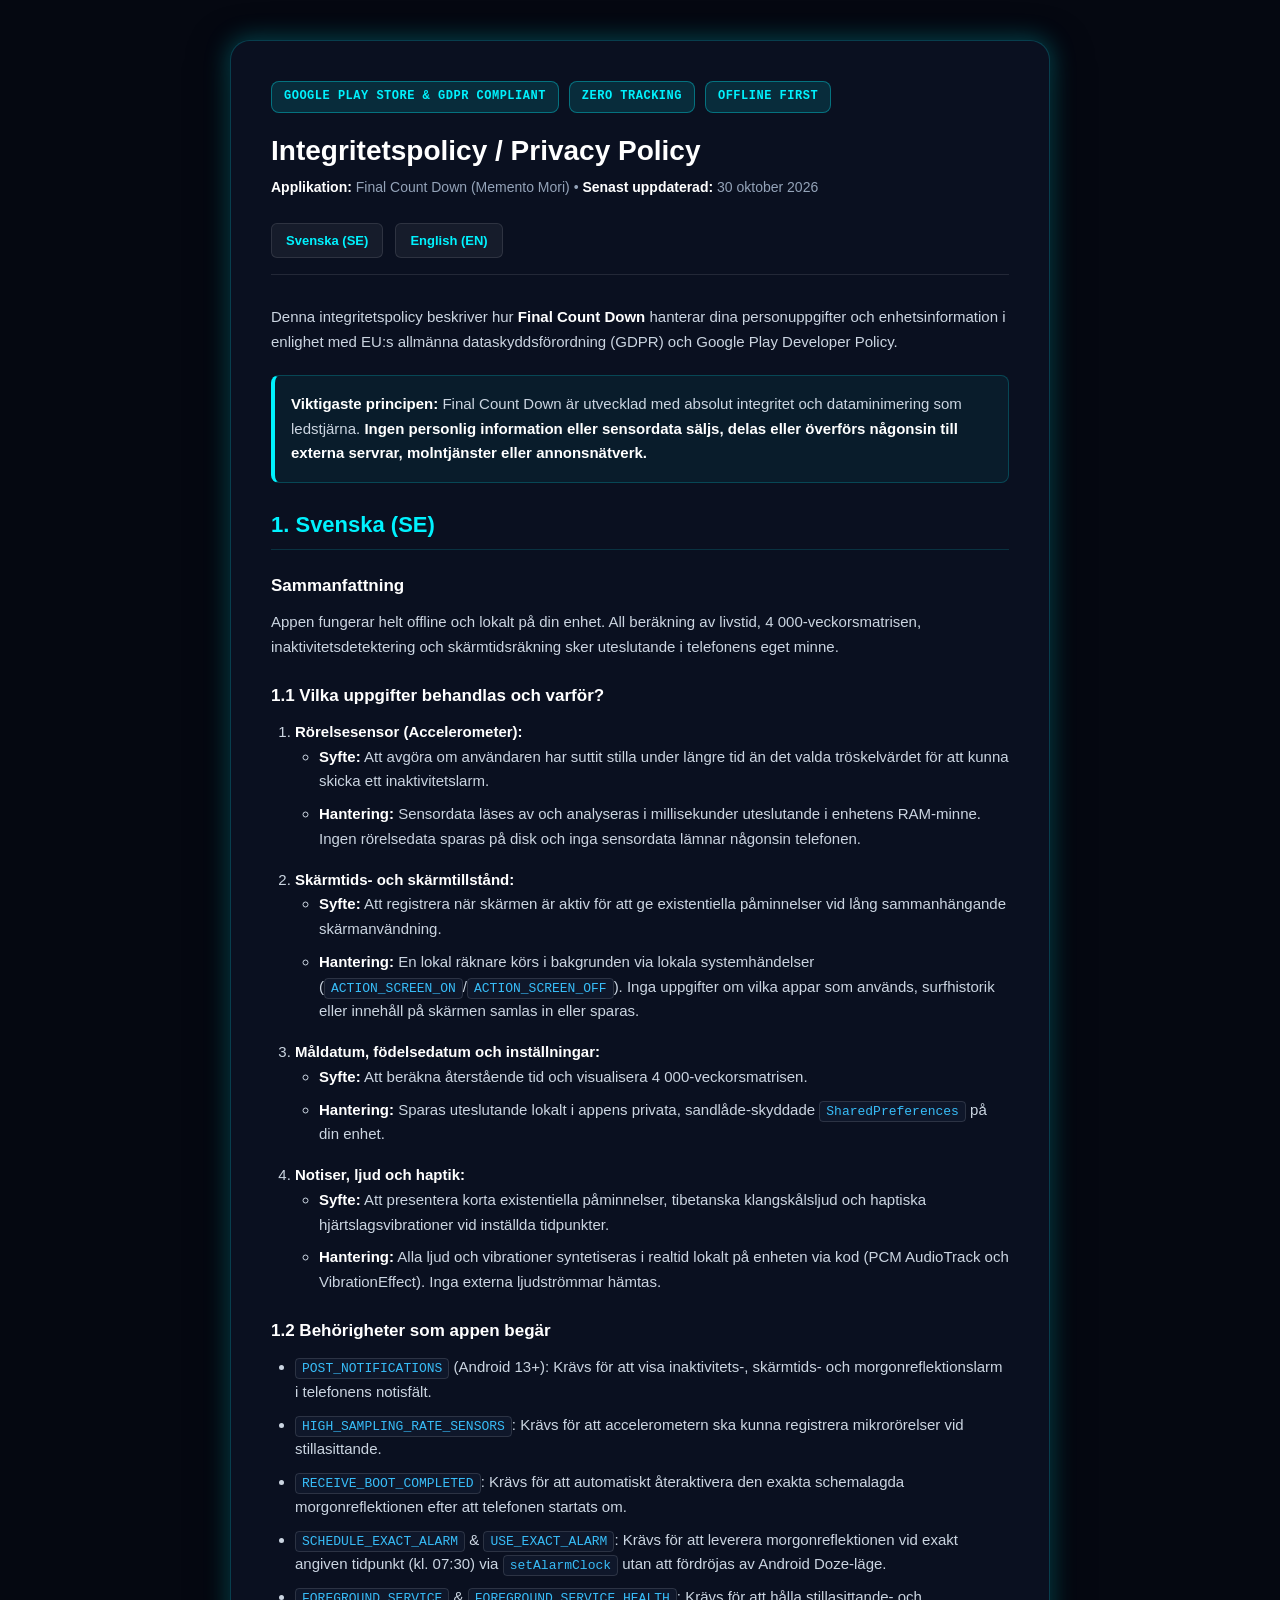
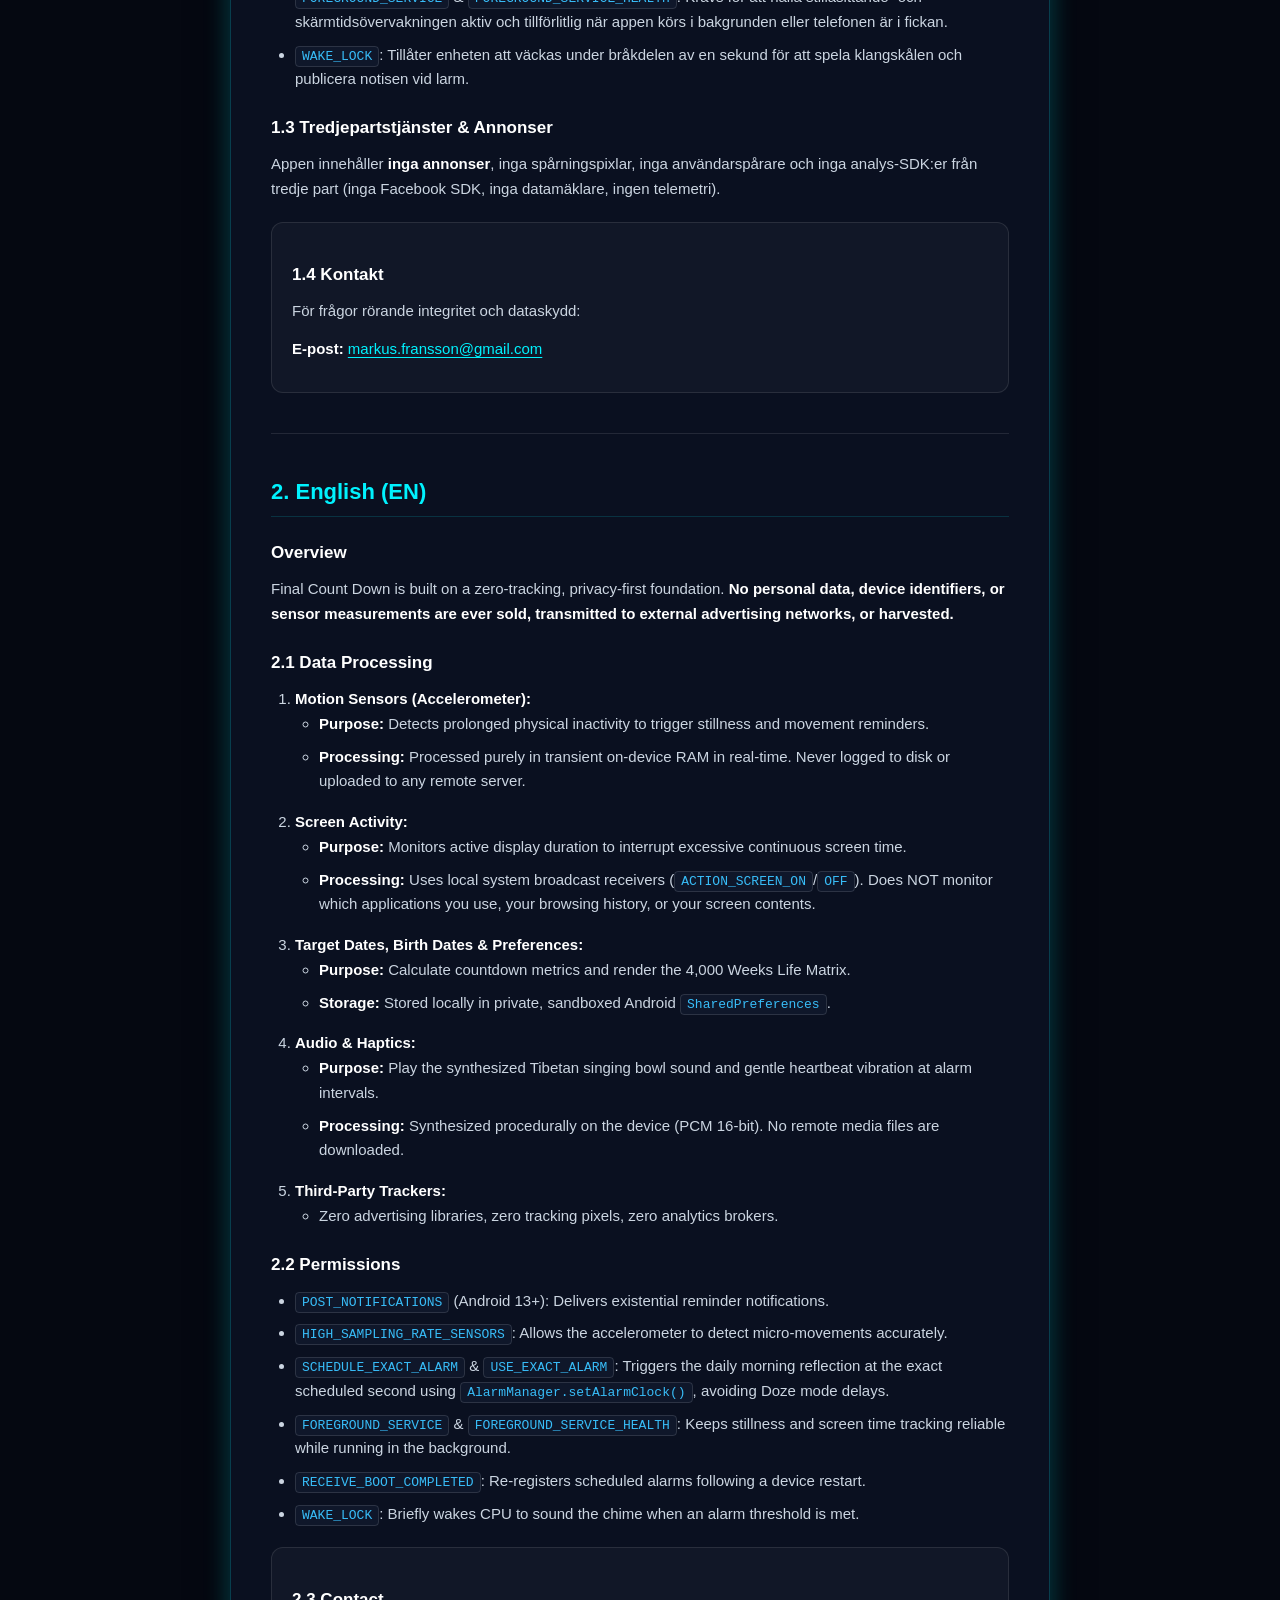
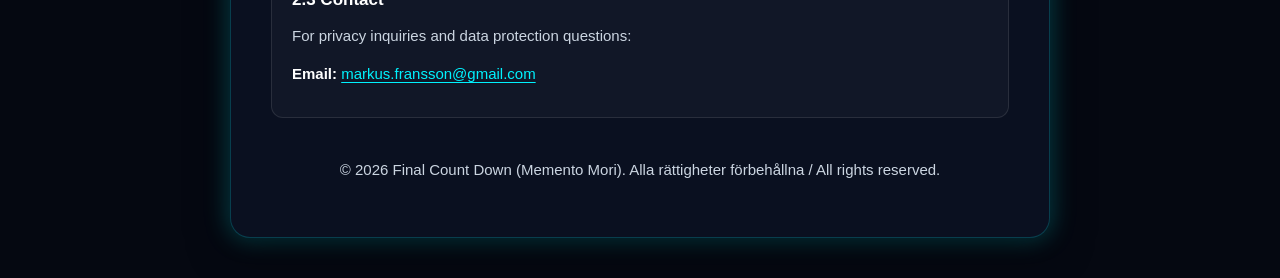
==== PRIVACY_POLICY_final_countdown.html @ 2bb57d98 "Add files via upload" ====
<!DOCTYPE html>
<html lang="sv">
<head>
  <meta charset="UTF-8">
  <meta name="viewport" content="width=device-width, initial-scale=1.0">
  <title>Integritetspolicy / Privacy Policy — Final Count Down</title>
  <style>
    :root {
      --bg: #050811;
      --surface: #0a1020;
      --surface-border: rgba(0, 242, 254, 0.2);
      --accent: #00f2fe;
      --accent-glow: rgba(0, 242, 254, 0.35);
      --text-main: #f0fdfa;
      --text-muted: #94a3b8;
      --code-bg: #0f172a;
    }

    * {
      box-sizing: border-box;
      margin: 0;
      padding: 0;
    }

    body {
      font-family: -apple-system, BlinkMacSystemFont, "Segoe UI", Roboto, Helvetica, Arial, sans-serif;
      line-height: 1.65;
      background-color: var(--bg);
      color: var(--text-main);
      padding: 40px 20px;
    }

    .container {
      max-width: 820px;
      margin: 0 auto;
      background: var(--surface);
      border: 1px solid var(--surface-border);
      border-radius: 20px;
      padding: 40px;
      box-shadow: 0 10px 40px rgba(0, 0, 0, 0.5), 0 0 25px var(--accent-glow);
    }

    @media (max-width: 640px) {
      .container {
        padding: 24px 18px;
        border-radius: 14px;
      }
    }

    .badge-container {
      display: flex;
      gap: 10px;
      flex-wrap: wrap;
      margin-bottom: 20px;
    }

    .badge {
      display: inline-flex;
      align-items: center;
      background: rgba(0, 242, 254, 0.12);
      border: 1px solid rgba(0, 242, 254, 0.35);
      color: var(--accent);
      padding: 5px 12px;
      border-radius: 8px;
      font-size: 12px;
      font-family: ui-monospace, SFMono-Regular, Menlo, Monaco, Consolas, monospace;
      font-weight: 600;
      text-transform: uppercase;
      letter-spacing: 0.5px;
    }

    h1 {
      font-size: 28px;
      font-weight: 800;
      color: #ffffff;
      margin-bottom: 8px;
      line-height: 1.25;
    }

    .subtitle {
      font-size: 14px;
      color: var(--text-muted);
      margin-bottom: 24px;
    }

    .nav-links {
      display: flex;
      gap: 12px;
      margin-bottom: 30px;
      padding-bottom: 16px;
      border-bottom: 1px solid rgba(255, 255, 255, 0.1);
    }

    .nav-links a {
      color: var(--accent);
      text-decoration: none;
      font-size: 13px;
      font-weight: 600;
      padding: 6px 14px;
      border-radius: 6px;
      background: rgba(255, 255, 255, 0.05);
      border: 1px solid rgba(255, 255, 255, 0.1);
      transition: all 0.2s ease;
    }

    .nav-links a:hover {
      background: var(--accent);
      color: #000;
      border-color: var(--accent);
    }

    hr {
      border: 0;
      border-top: 1px solid rgba(255, 255, 255, 0.1);
      margin: 40px 0;
    }

    h2 {
      font-size: 22px;
      color: var(--accent);
      margin-top: 24px;
      margin-bottom: 16px;
      border-bottom: 1px solid rgba(0, 242, 254, 0.15);
      padding-bottom: 6px;
    }

    h3 {
      font-size: 17px;
      color: #ffffff;
      margin-top: 22px;
      margin-bottom: 10px;
    }

    p {
      margin-bottom: 14px;
      color: #cbd5e1;
      font-size: 15px;
    }

    strong {
      color: #ffffff;
    }

    ul, ol {
      padding-left: 24px;
      margin-bottom: 16px;
    }

    li {
      margin-bottom: 8px;
      color: #cbd5e1;
      font-size: 15px;
    }

    code {
      font-family: ui-monospace, SFMono-Regular, Menlo, Monaco, Consolas, monospace;
      background: var(--code-bg);
      border: 1px solid rgba(255, 255, 255, 0.12);
      color: #38bdf8;
      padding: 2px 6px;
      border-radius: 4px;
      font-size: 13px;
    }

    .highlight-card {
      background: rgba(0, 242, 254, 0.05);
      border: 1px solid rgba(0, 242, 254, 0.2);
      border-left: 4px solid var(--accent);
      padding: 16px;
      border-radius: 8px;
      margin: 20px 0;
    }

    .contact-box {
      background: rgba(255, 255, 255, 0.03);
      border: 1px solid rgba(255, 255, 255, 0.1);
      border-radius: 12px;
      padding: 16px 20px;
      margin-top: 20px;
    }

    a {
      color: var(--accent);
      text-decoration: underline;
      text-underline-offset: 3px;
    }

    a:hover {
      color: #ffffff;
    }

    footer {
      margin-top: 40px;
      text-align: center;
      font-size: 13px;
      color: var(--text-muted);
    }
  </style>
</head>
<body>
  <div class="container">
    <div class="badge-container">
      <span class="badge">Google Play Store & GDPR Compliant</span>
      <span class="badge">Zero Tracking</span>
      <span class="badge">Offline First</span>
    </div>

    <h1>Integritetspolicy / Privacy Policy</h1>
    <p class="subtitle"><strong>Applikation:</strong> Final Count Down (Memento Mori) &bull; <strong>Senast uppdaterad:</strong> 30 oktober 2026</p>

    <div class="nav-links">
      <a href="#svenska">Svenska (SE)</a>
      <a href="#english">English (EN)</a>
    </div>

    <p>Denna integritetspolicy beskriver hur <strong>Final Count Down</strong> hanterar dina personuppgifter och enhetsinformation i enlighet med EU:s allmänna dataskyddsförordning (GDPR) och Google Play Developer Policy.</p>

    <div class="highlight-card">
      <p style="margin: 0;"><strong>Viktigaste principen:</strong> Final Count Down är utvecklad med absolut integritet och dataminimering som ledstjärna. <strong>Ingen personlig information eller sensordata säljs, delas eller överförs någonsin till externa servrar, molntjänster eller annonsnätverk.</strong></p>
    </div>

    <!-- SEKTION 1: SVENSKA -->
    <section id="svenska">
      <h2>1. Svenska (SE)</h2>

      <h3>Sammanfattning</h3>
      <p>Appen fungerar helt offline och lokalt på din enhet. All beräkning av livstid, 4 000-veckorsmatrisen, inaktivitetsdetektering och skärmtidsräkning sker uteslutande i telefonens eget minne.</p>

      <h3>1.1 Vilka uppgifter behandlas och varför?</h3>
      <ol>
        <li>
          <strong>Rörelsesensor (Accelerometer):</strong>
          <ul>
            <li><strong>Syfte:</strong> Att avgöra om användaren har suttit stilla under längre tid än det valda tröskelvärdet för att kunna skicka ett inaktivitetslarm.</li>
            <li><strong>Hantering:</strong> Sensordata läses av och analyseras i millisekunder uteslutande i enhetens RAM-minne. Ingen rörelsedata sparas på disk och inga sensordata lämnar någonsin telefonen.</li>
          </ul>
        </li>
        <li>
          <strong>Skärmtids- och skärmtillstånd:</strong>
          <ul>
            <li><strong>Syfte:</strong> Att registrera när skärmen är aktiv för att ge existentiella påminnelser vid lång sammanhängande skärmanvändning.</li>
            <li><strong>Hantering:</strong> En lokal räknare körs i bakgrunden via lokala systemhändelser (<code>ACTION_SCREEN_ON</code>/<code>ACTION_SCREEN_OFF</code>). Inga uppgifter om vilka appar som används, surfhistorik eller innehåll på skärmen samlas in eller sparas.</li>
          </ul>
        </li>
        <li>
          <strong>Måldatum, födelsedatum och inställningar:</strong>
          <ul>
            <li><strong>Syfte:</strong> Att beräkna återstående tid och visualisera 4 000-veckorsmatrisen.</li>
            <li><strong>Hantering:</strong> Sparas uteslutande lokalt i appens privata, sandlåde-skyddade <code>SharedPreferences</code> på din enhet.</li>
          </ul>
        </li>
        <li>
          <strong>Notiser, ljud och haptik:</strong>
          <ul>
            <li><strong>Syfte:</strong> Att presentera korta existentiella påminnelser, tibetanska klangskålsljud och haptiska hjärtslagsvibrationer vid inställda tidpunkter.</li>
            <li><strong>Hantering:</strong> Alla ljud och vibrationer syntetiseras i realtid lokalt på enheten via kod (PCM AudioTrack och VibrationEffect). Inga externa ljudströmmar hämtas.</li>
          </ul>
        </li>
      </ol>

      <h3>1.2 Behörigheter som appen begär</h3>
      <ul>
        <li><code>POST_NOTIFICATIONS</code> (Android 13+): Krävs för att visa inaktivitets-, skärmtids- och morgonreflektionslarm i telefonens notisfält.</li>
        <li><code>HIGH_SAMPLING_RATE_SENSORS</code>: Krävs för att accelerometern ska kunna registrera mikrorörelser vid stillasittande.</li>
        <li><code>RECEIVE_BOOT_COMPLETED</code>: Krävs för att automatiskt återaktivera den exakta schemalagda morgonreflektionen efter att telefonen startats om.</li>
        <li><code>SCHEDULE_EXACT_ALARM</code> & <code>USE_EXACT_ALARM</code>: Krävs för att leverera morgonreflektionen vid exakt angiven tidpunkt (kl. 07:30) via <code>setAlarmClock</code> utan att fördröjas av Android Doze-läge.</li>
        <li><code>FOREGROUND_SERVICE</code> & <code>FOREGROUND_SERVICE_HEALTH</code>: Krävs för att hålla stillasittande- och skärmtidsövervakningen aktiv och tillförlitlig när appen körs i bakgrunden eller telefonen är i fickan.</li>
        <li><code>WAKE_LOCK</code>: Tillåter enheten att väckas under bråkdelen av en sekund för att spela klangskålen och publicera notisen vid larm.</li>
      </ul>

      <h3>1.3 Tredjepartstjänster & Annonser</h3>
      <p>Appen innehåller <strong>inga annonser</strong>, inga spårningspixlar, inga användarspårare och inga analys-SDK:er från tredje part (inga Facebook SDK, inga datamäklare, ingen telemetri).</p>

      <div class="contact-box">
        <h3>1.4 Kontakt</h3>
        <p>För frågor rörande integritet och dataskydd:</p>
        <p><strong>E-post:</strong> <a href="mailto:markus.fransson@gmail.com">markus.fransson@gmail.com</a></p>
      </div>
    </section>

    <hr>

    <!-- SEKTION 2: ENGLISH -->
    <section id="english">
      <h2>2. English (EN)</h2>

      <h3>Overview</h3>
      <p>Final Count Down is built on a zero-tracking, privacy-first foundation. <strong>No personal data, device identifiers, or sensor measurements are ever sold, transmitted to external advertising networks, or harvested.</strong></p>

      <h3>2.1 Data Processing</h3>
      <ol>
        <li>
          <strong>Motion Sensors (Accelerometer):</strong>
          <ul>
            <li><strong>Purpose:</strong> Detects prolonged physical inactivity to trigger stillness and movement reminders.</li>
            <li><strong>Processing:</strong> Processed purely in transient on-device RAM in real-time. Never logged to disk or uploaded to any remote server.</li>
          </ul>
        </li>
        <li>
          <strong>Screen Activity:</strong>
          <ul>
            <li><strong>Purpose:</strong> Monitors active display duration to interrupt excessive continuous screen time.</li>
            <li><strong>Processing:</strong> Uses local system broadcast receivers (<code>ACTION_SCREEN_ON</code>/<code>OFF</code>). Does NOT monitor which applications you use, your browsing history, or your screen contents.</li>
          </ul>
        </li>
        <li>
          <strong>Target Dates, Birth Dates & Preferences:</strong>
          <ul>
            <li><strong>Purpose:</strong> Calculate countdown metrics and render the 4,000 Weeks Life Matrix.</li>
            <li><strong>Storage:</strong> Stored locally in private, sandboxed Android <code>SharedPreferences</code>.</li>
          </ul>
        </li>
        <li>
          <strong>Audio & Haptics:</strong>
          <ul>
            <li><strong>Purpose:</strong> Play the synthesized Tibetan singing bowl sound and gentle heartbeat vibration at alarm intervals.</li>
            <li><strong>Processing:</strong> Synthesized procedurally on the device (PCM 16-bit). No remote media files are downloaded.</li>
          </ul>
        </li>
        <li>
          <strong>Third-Party Trackers:</strong>
          <ul>
            <li>Zero advertising libraries, zero tracking pixels, zero analytics brokers.</li>
          </ul>
        </li>
      </ol>

      <h3>2.2 Permissions</h3>
      <ul>
        <li><code>POST_NOTIFICATIONS</code> (Android 13+): Delivers existential reminder notifications.</li>
        <li><code>HIGH_SAMPLING_RATE_SENSORS</code>: Allows the accelerometer to detect micro-movements accurately.</li>
        <li><code>SCHEDULE_EXACT_ALARM</code> & <code>USE_EXACT_ALARM</code>: Triggers the daily morning reflection at the exact scheduled second using <code>AlarmManager.setAlarmClock()</code>, avoiding Doze mode delays.</li>
        <li><code>FOREGROUND_SERVICE</code> & <code>FOREGROUND_SERVICE_HEALTH</code>: Keeps stillness and screen time tracking reliable while running in the background.</li>
        <li><code>RECEIVE_BOOT_COMPLETED</code>: Re-registers scheduled alarms following a device restart.</li>
        <li><code>WAKE_LOCK</code>: Briefly wakes CPU to sound the chime when an alarm threshold is met.</li>
      </ul>

      <div class="contact-box">
        <h3>2.3 Contact</h3>
        <p>For privacy inquiries and data protection questions:</p>
        <p><strong>Email:</strong> <a href="mailto:markus.fransson@gmail.com">markus.fransson@gmail.com</a></p>
      </div>
    </section>

    <footer>
      <p>&copy; 2026 Final Count Down (Memento Mori). Alla rättigheter förbehållna / All rights reserved.</p>
    </footer>
  </div>
</body>
</html>
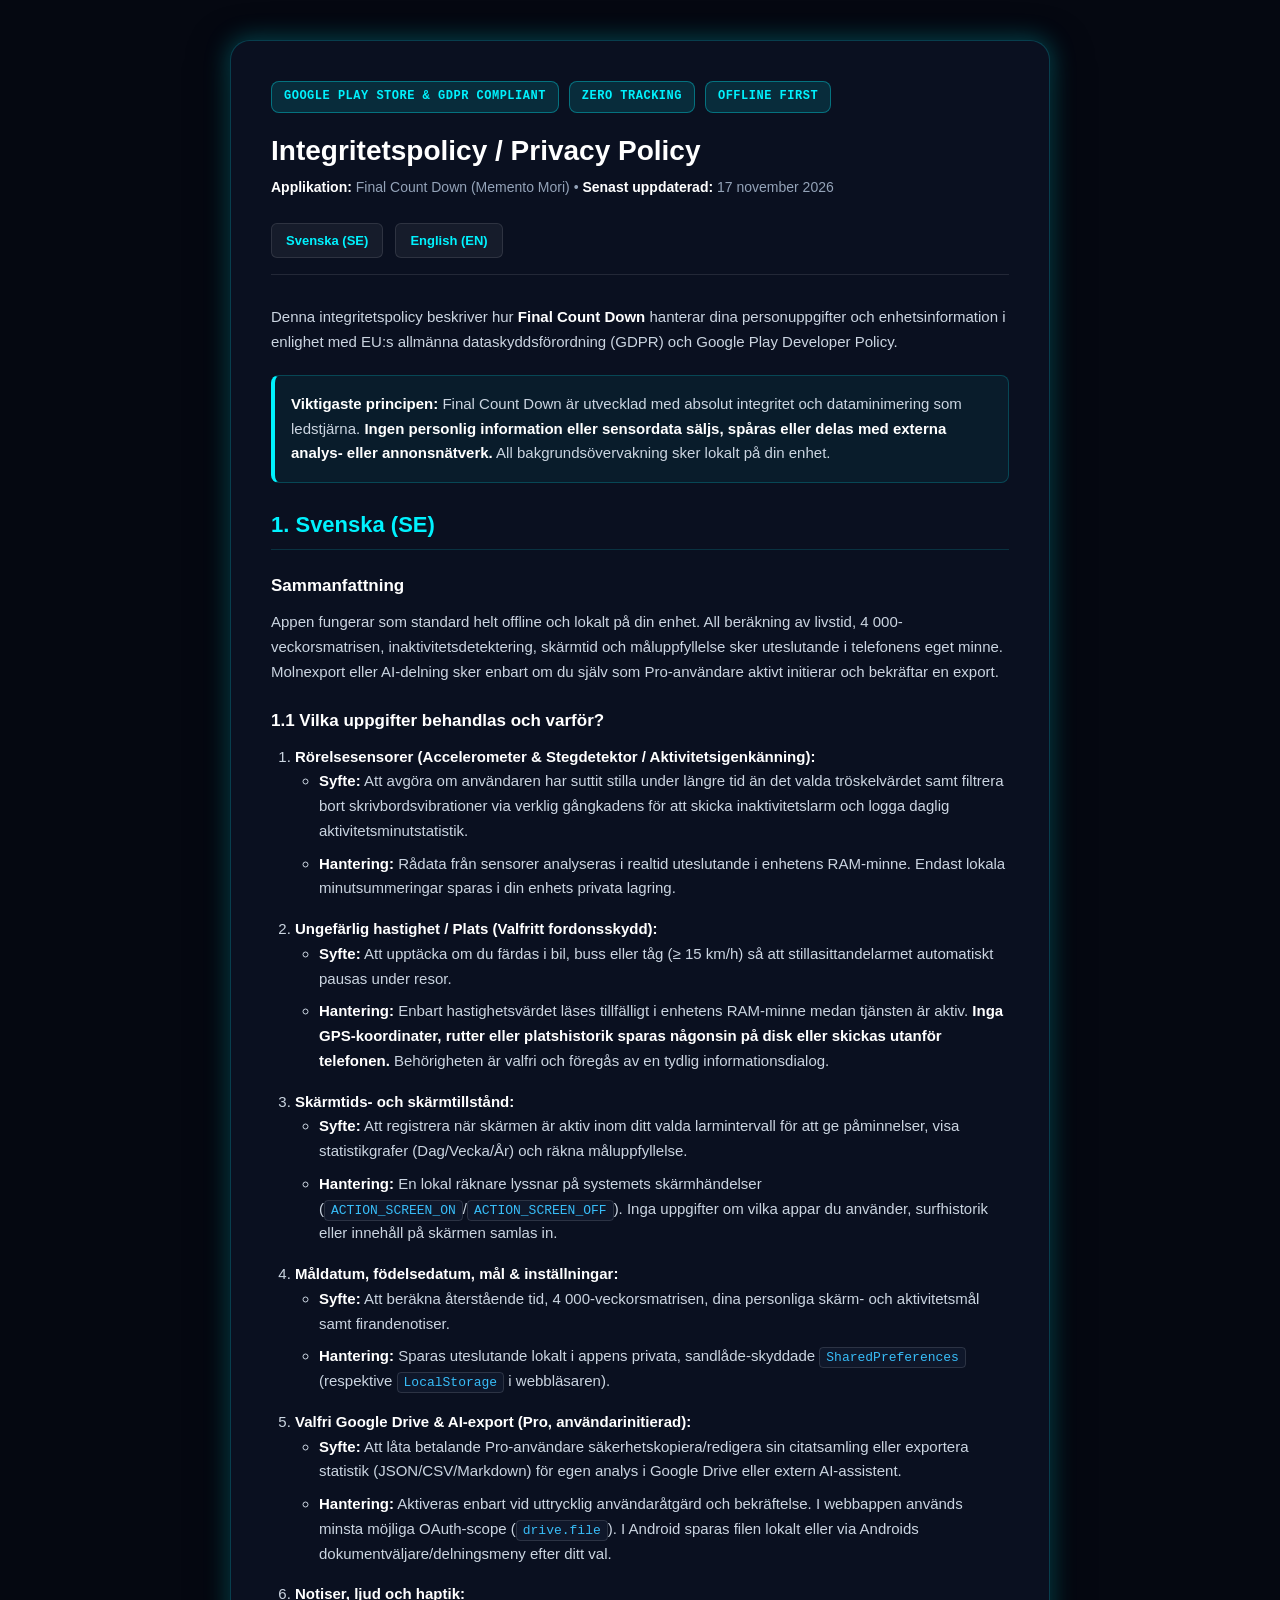
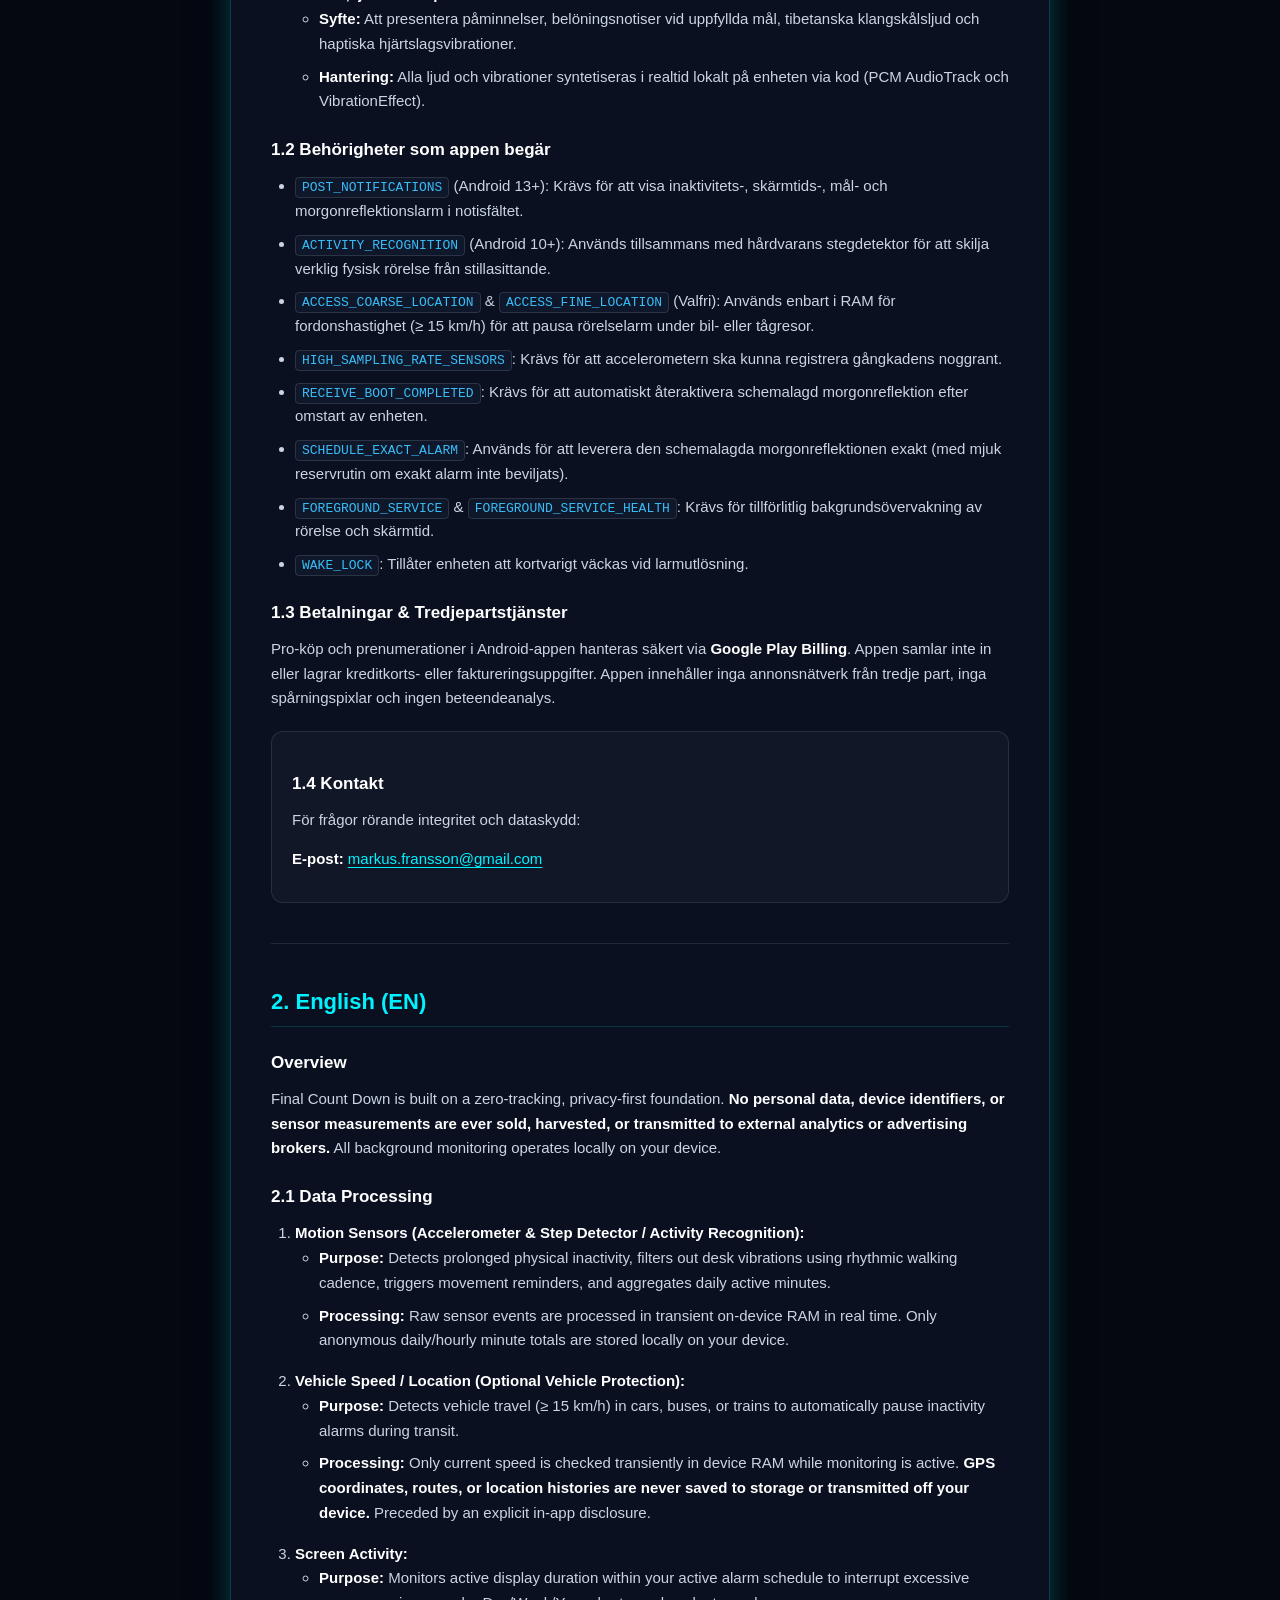
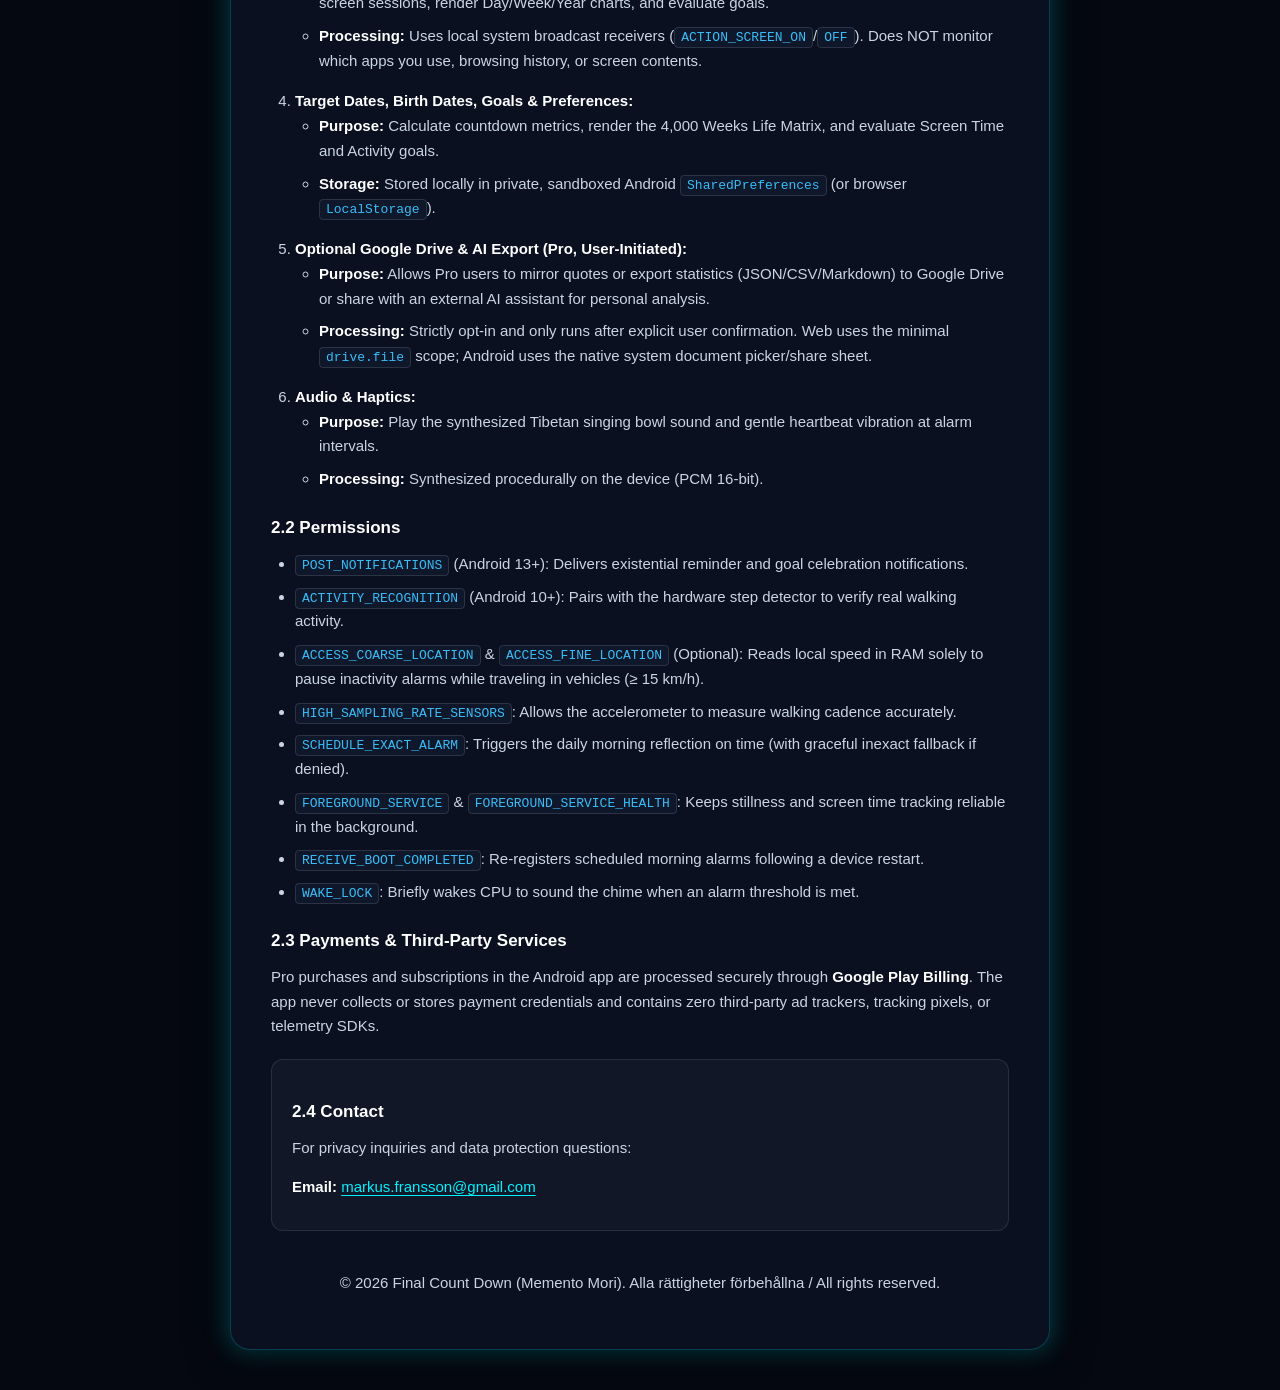
==== commit bc988c9f: "Add files via upload" ====
--- a/PRIVACY_POLICY_final_countdown.html
+++ b/PRIVACY_POLICY_final_countdown.html
@@ -206,7 +206,7 @@
     </div>
 
     <h1>Integritetspolicy / Privacy Policy</h1>
-    <p class="subtitle"><strong>Applikation:</strong> Final Count Down (Memento Mori) &bull; <strong>Senast uppdaterad:</strong> 30 oktober 2026</p>
+    <p class="subtitle"><strong>Applikation:</strong> Final Count Down (Memento Mori) &bull; <strong>Senast uppdaterad:</strong> 17 november 2026</p>
 
     <div class="nav-links">
       <a href="#svenska">Svenska (SE)</a>
@@ -216,7 +216,7 @@
     <p>Denna integritetspolicy beskriver hur <strong>Final Count Down</strong> hanterar dina personuppgifter och enhetsinformation i enlighet med EU:s allmänna dataskyddsförordning (GDPR) och Google Play Developer Policy.</p>
 
     <div class="highlight-card">
-      <p style="margin: 0;"><strong>Viktigaste principen:</strong> Final Count Down är utvecklad med absolut integritet och dataminimering som ledstjärna. <strong>Ingen personlig information eller sensordata säljs, delas eller överförs någonsin till externa servrar, molntjänster eller annonsnätverk.</strong></p>
+      <p style="margin: 0;"><strong>Viktigaste principen:</strong> Final Count Down är utvecklad med absolut integritet och dataminimering som ledstjärna. <strong>Ingen personlig information eller sensordata säljs, spåras eller delas med externa analys- eller annonsnätverk.</strong> All bakgrundsövervakning sker lokalt på din enhet.</p>
     </div>
 
     <!-- SEKTION 1: SVENSKA -->
@@ -224,52 +224,68 @@
       <h2>1. Svenska (SE)</h2>
 
       <h3>Sammanfattning</h3>
-      <p>Appen fungerar helt offline och lokalt på din enhet. All beräkning av livstid, 4 000-veckorsmatrisen, inaktivitetsdetektering och skärmtidsräkning sker uteslutande i telefonens eget minne.</p>
+      <p>Appen fungerar som standard helt offline och lokalt på din enhet. All beräkning av livstid, 4 000-veckorsmatrisen, inaktivitetsdetektering, skärmtid och måluppfyllelse sker uteslutande i telefonens eget minne. Molnexport eller AI-delning sker enbart om du själv som Pro-användare aktivt initierar och bekräftar en export.</p>
 
       <h3>1.1 Vilka uppgifter behandlas och varför?</h3>
       <ol>
         <li>
-          <strong>Rörelsesensor (Accelerometer):</strong>
-          <ul>
-            <li><strong>Syfte:</strong> Att avgöra om användaren har suttit stilla under längre tid än det valda tröskelvärdet för att kunna skicka ett inaktivitetslarm.</li>
-            <li><strong>Hantering:</strong> Sensordata läses av och analyseras i millisekunder uteslutande i enhetens RAM-minne. Ingen rörelsedata sparas på disk och inga sensordata lämnar någonsin telefonen.</li>
+          <strong>Rörelsesensorer (Accelerometer &amp; Stegdetektor / Aktivitetsigenkänning):</strong>
+          <ul>
+            <li><strong>Syfte:</strong> Att avgöra om användaren har suttit stilla under längre tid än det valda tröskelvärdet samt filtrera bort skrivbordsvibrationer via verklig gångkadens för att skicka inaktivitetslarm och logga daglig aktivitetsminutstatistik.</li>
+            <li><strong>Hantering:</strong> Rådata från sensorer analyseras i realtid uteslutande i enhetens RAM-minne. Endast lokala minutsummeringar sparas i din enhets privata lagring.</li>
+          </ul>
+        </li>
+        <li>
+          <strong>Ungefärlig hastighet / Plats (Valfritt fordonsskydd):</strong>
+          <ul>
+            <li><strong>Syfte:</strong> Att upptäcka om du färdas i bil, buss eller tåg (&ge; 15 km/h) så att stillasittandelarmet automatiskt pausas under resor.</li>
+            <li><strong>Hantering:</strong> Enbart hastighetsvärdet läses tillfälligt i enhetens RAM-minne medan tjänsten är aktiv. <strong>Inga GPS-koordinater, rutter eller platshistorik sparas någonsin på disk eller skickas utanför telefonen.</strong> Behörigheten är valfri och föregås av en tydlig informationsdialog.</li>
           </ul>
         </li>
         <li>
           <strong>Skärmtids- och skärmtillstånd:</strong>
           <ul>
-            <li><strong>Syfte:</strong> Att registrera när skärmen är aktiv för att ge existentiella påminnelser vid lång sammanhängande skärmanvändning.</li>
-            <li><strong>Hantering:</strong> En lokal räknare körs i bakgrunden via lokala systemhändelser (<code>ACTION_SCREEN_ON</code>/<code>ACTION_SCREEN_OFF</code>). Inga uppgifter om vilka appar som används, surfhistorik eller innehåll på skärmen samlas in eller sparas.</li>
-          </ul>
-        </li>
-        <li>
-          <strong>Måldatum, födelsedatum och inställningar:</strong>
-          <ul>
-            <li><strong>Syfte:</strong> Att beräkna återstående tid och visualisera 4 000-veckorsmatrisen.</li>
-            <li><strong>Hantering:</strong> Sparas uteslutande lokalt i appens privata, sandlåde-skyddade <code>SharedPreferences</code> på din enhet.</li>
+            <li><strong>Syfte:</strong> Att registrera när skärmen är aktiv inom ditt valda larmintervall för att ge påminnelser, visa statistikgrafer (Dag/Vecka/År) och räkna måluppfyllelse.</li>
+            <li><strong>Hantering:</strong> En lokal räknare lyssnar på systemets skärmhändelser (<code>ACTION_SCREEN_ON</code>/<code>ACTION_SCREEN_OFF</code>). Inga uppgifter om vilka appar du använder, surfhistorik eller innehåll på skärmen samlas in.</li>
+          </ul>
+        </li>
+        <li>
+          <strong>Måldatum, födelsedatum, mål &amp; inställningar:</strong>
+          <ul>
+            <li><strong>Syfte:</strong> Att beräkna återstående tid, 4 000-veckorsmatrisen, dina personliga skärm- och aktivitetsmål samt firandenotiser.</li>
+            <li><strong>Hantering:</strong> Sparas uteslutande lokalt i appens privata, sandlåde-skyddade <code>SharedPreferences</code> (respektive <code>LocalStorage</code> i webbläsaren).</li>
+          </ul>
+        </li>
+        <li>
+          <strong>Valfri Google Drive &amp; AI-export (Pro, användarinitierad):</strong>
+          <ul>
+            <li><strong>Syfte:</strong> Att låta betalande Pro-användare säkerhetskopiera/redigera sin citatsamling eller exportera statistik (JSON/CSV/Markdown) för egen analys i Google Drive eller extern AI-assistent.</li>
+            <li><strong>Hantering:</strong> Aktiveras enbart vid uttrycklig användaråtgärd och bekräftelse. I webbappen används minsta möjliga OAuth-scope (<code>drive.file</code>). I Android sparas filen lokalt eller via Androids dokumentväljare/delningsmeny efter ditt val.</li>
           </ul>
         </li>
         <li>
           <strong>Notiser, ljud och haptik:</strong>
           <ul>
-            <li><strong>Syfte:</strong> Att presentera korta existentiella påminnelser, tibetanska klangskålsljud och haptiska hjärtslagsvibrationer vid inställda tidpunkter.</li>
-            <li><strong>Hantering:</strong> Alla ljud och vibrationer syntetiseras i realtid lokalt på enheten via kod (PCM AudioTrack och VibrationEffect). Inga externa ljudströmmar hämtas.</li>
+            <li><strong>Syfte:</strong> Att presentera påminnelser, belöningsnotiser vid uppfyllda mål, tibetanska klangskålsljud och haptiska hjärtslagsvibrationer.</li>
+            <li><strong>Hantering:</strong> Alla ljud och vibrationer syntetiseras i realtid lokalt på enheten via kod (PCM AudioTrack och VibrationEffect).</li>
           </ul>
         </li>
       </ol>
 
       <h3>1.2 Behörigheter som appen begär</h3>
       <ul>
-        <li><code>POST_NOTIFICATIONS</code> (Android 13+): Krävs för att visa inaktivitets-, skärmtids- och morgonreflektionslarm i telefonens notisfält.</li>
-        <li><code>HIGH_SAMPLING_RATE_SENSORS</code>: Krävs för att accelerometern ska kunna registrera mikrorörelser vid stillasittande.</li>
-        <li><code>RECEIVE_BOOT_COMPLETED</code>: Krävs för att automatiskt återaktivera den exakta schemalagda morgonreflektionen efter att telefonen startats om.</li>
-        <li><code>SCHEDULE_EXACT_ALARM</code> & <code>USE_EXACT_ALARM</code>: Krävs för att leverera morgonreflektionen vid exakt angiven tidpunkt (kl. 07:30) via <code>setAlarmClock</code> utan att fördröjas av Android Doze-läge.</li>
-        <li><code>FOREGROUND_SERVICE</code> & <code>FOREGROUND_SERVICE_HEALTH</code>: Krävs för att hålla stillasittande- och skärmtidsövervakningen aktiv och tillförlitlig när appen körs i bakgrunden eller telefonen är i fickan.</li>
-        <li><code>WAKE_LOCK</code>: Tillåter enheten att väckas under bråkdelen av en sekund för att spela klangskålen och publicera notisen vid larm.</li>
+        <li><code>POST_NOTIFICATIONS</code> (Android 13+): Krävs för att visa inaktivitets-, skärmtids-, mål- och morgonreflektionslarm i notisfältet.</li>
+        <li><code>ACTIVITY_RECOGNITION</code> (Android 10+): Används tillsammans med hårdvarans stegdetektor för att skilja verklig fysisk rörelse från stillasittande.</li>
+        <li><code>ACCESS_COARSE_LOCATION</code> &amp; <code>ACCESS_FINE_LOCATION</code> (Valfri): Används enbart i RAM för fordonshastighet (&ge; 15 km/h) för att pausa rörelselarm under bil- eller tågresor.</li>
+        <li><code>HIGH_SAMPLING_RATE_SENSORS</code>: Krävs för att accelerometern ska kunna registrera gångkadens noggrant.</li>
+        <li><code>RECEIVE_BOOT_COMPLETED</code>: Krävs för att automatiskt återaktivera schemalagd morgonreflektion efter omstart av enheten.</li>
+        <li><code>SCHEDULE_EXACT_ALARM</code>: Används för att leverera den schemalagda morgonreflektionen exakt (med mjuk reservrutin om exakt alarm inte beviljats).</li>
+        <li><code>FOREGROUND_SERVICE</code> &amp; <code>FOREGROUND_SERVICE_HEALTH</code>: Krävs för tillförlitlig bakgrundsövervakning av rörelse och skärmtid.</li>
+        <li><code>WAKE_LOCK</code>: Tillåter enheten att kortvarigt väckas vid larmutlösning.</li>
       </ul>
 
-      <h3>1.3 Tredjepartstjänster & Annonser</h3>
-      <p>Appen innehåller <strong>inga annonser</strong>, inga spårningspixlar, inga användarspårare och inga analys-SDK:er från tredje part (inga Facebook SDK, inga datamäklare, ingen telemetri).</p>
+      <h3>1.3 Betalningar &amp; Tredjepartstjänster</h3>
+      <p>Pro-köp och prenumerationer i Android-appen hanteras säkert via <strong>Google Play Billing</strong>. Appen samlar inte in eller lagrar kreditkorts- eller faktureringsuppgifter. Appen innehåller inga annonsnätverk från tredje part, inga spårningspixlar och ingen beteendeanalys.</p>
 
       <div class="contact-box">
         <h3>1.4 Kontakt</h3>
@@ -285,58 +301,71 @@
       <h2>2. English (EN)</h2>
 
       <h3>Overview</h3>
-      <p>Final Count Down is built on a zero-tracking, privacy-first foundation. <strong>No personal data, device identifiers, or sensor measurements are ever sold, transmitted to external advertising networks, or harvested.</strong></p>
+      <p>Final Count Down is built on a zero-tracking, privacy-first foundation. <strong>No personal data, device identifiers, or sensor measurements are ever sold, harvested, or transmitted to external analytics or advertising brokers.</strong> All background monitoring operates locally on your device.</p>
 
       <h3>2.1 Data Processing</h3>
       <ol>
         <li>
-          <strong>Motion Sensors (Accelerometer):</strong>
-          <ul>
-            <li><strong>Purpose:</strong> Detects prolonged physical inactivity to trigger stillness and movement reminders.</li>
-            <li><strong>Processing:</strong> Processed purely in transient on-device RAM in real-time. Never logged to disk or uploaded to any remote server.</li>
+          <strong>Motion Sensors (Accelerometer &amp; Step Detector / Activity Recognition):</strong>
+          <ul>
+            <li><strong>Purpose:</strong> Detects prolonged physical inactivity, filters out desk vibrations using rhythmic walking cadence, triggers movement reminders, and aggregates daily active minutes.</li>
+            <li><strong>Processing:</strong> Raw sensor events are processed in transient on-device RAM in real time. Only anonymous daily/hourly minute totals are stored locally on your device.</li>
+          </ul>
+        </li>
+        <li>
+          <strong>Vehicle Speed / Location (Optional Vehicle Protection):</strong>
+          <ul>
+            <li><strong>Purpose:</strong> Detects vehicle travel (&ge; 15 km/h) in cars, buses, or trains to automatically pause inactivity alarms during transit.</li>
+            <li><strong>Processing:</strong> Only current speed is checked transiently in device RAM while monitoring is active. <strong>GPS coordinates, routes, or location histories are never saved to storage or transmitted off your device.</strong> Preceded by an explicit in-app disclosure.</li>
           </ul>
         </li>
         <li>
           <strong>Screen Activity:</strong>
           <ul>
-            <li><strong>Purpose:</strong> Monitors active display duration to interrupt excessive continuous screen time.</li>
-            <li><strong>Processing:</strong> Uses local system broadcast receivers (<code>ACTION_SCREEN_ON</code>/<code>OFF</code>). Does NOT monitor which applications you use, your browsing history, or your screen contents.</li>
-          </ul>
-        </li>
-        <li>
-          <strong>Target Dates, Birth Dates & Preferences:</strong>
-          <ul>
-            <li><strong>Purpose:</strong> Calculate countdown metrics and render the 4,000 Weeks Life Matrix.</li>
-            <li><strong>Storage:</strong> Stored locally in private, sandboxed Android <code>SharedPreferences</code>.</li>
-          </ul>
-        </li>
-        <li>
-          <strong>Audio & Haptics:</strong>
+            <li><strong>Purpose:</strong> Monitors active display duration within your active alarm schedule to interrupt excessive screen sessions, render Day/Week/Year charts, and evaluate goals.</li>
+            <li><strong>Processing:</strong> Uses local system broadcast receivers (<code>ACTION_SCREEN_ON</code>/<code>OFF</code>). Does NOT monitor which apps you use, browsing history, or screen contents.</li>
+          </ul>
+        </li>
+        <li>
+          <strong>Target Dates, Birth Dates, Goals &amp; Preferences:</strong>
+          <ul>
+            <li><strong>Purpose:</strong> Calculate countdown metrics, render the 4,000 Weeks Life Matrix, and evaluate Screen Time and Activity goals.</li>
+            <li><strong>Storage:</strong> Stored locally in private, sandboxed Android <code>SharedPreferences</code> (or browser <code>LocalStorage</code>).</li>
+          </ul>
+        </li>
+        <li>
+          <strong>Optional Google Drive &amp; AI Export (Pro, User-Initiated):</strong>
+          <ul>
+            <li><strong>Purpose:</strong> Allows Pro users to mirror quotes or export statistics (JSON/CSV/Markdown) to Google Drive or share with an external AI assistant for personal analysis.</li>
+            <li><strong>Processing:</strong> Strictly opt-in and only runs after explicit user confirmation. Web uses the minimal <code>drive.file</code> scope; Android uses the native system document picker/share sheet.</li>
+          </ul>
+        </li>
+        <li>
+          <strong>Audio &amp; Haptics:</strong>
           <ul>
             <li><strong>Purpose:</strong> Play the synthesized Tibetan singing bowl sound and gentle heartbeat vibration at alarm intervals.</li>
-            <li><strong>Processing:</strong> Synthesized procedurally on the device (PCM 16-bit). No remote media files are downloaded.</li>
-          </ul>
-        </li>
-        <li>
-          <strong>Third-Party Trackers:</strong>
-          <ul>
-            <li>Zero advertising libraries, zero tracking pixels, zero analytics brokers.</li>
+            <li><strong>Processing:</strong> Synthesized procedurally on the device (PCM 16-bit).</li>
           </ul>
         </li>
       </ol>
 
       <h3>2.2 Permissions</h3>
       <ul>
-        <li><code>POST_NOTIFICATIONS</code> (Android 13+): Delivers existential reminder notifications.</li>
-        <li><code>HIGH_SAMPLING_RATE_SENSORS</code>: Allows the accelerometer to detect micro-movements accurately.</li>
-        <li><code>SCHEDULE_EXACT_ALARM</code> & <code>USE_EXACT_ALARM</code>: Triggers the daily morning reflection at the exact scheduled second using <code>AlarmManager.setAlarmClock()</code>, avoiding Doze mode delays.</li>
-        <li><code>FOREGROUND_SERVICE</code> & <code>FOREGROUND_SERVICE_HEALTH</code>: Keeps stillness and screen time tracking reliable while running in the background.</li>
-        <li><code>RECEIVE_BOOT_COMPLETED</code>: Re-registers scheduled alarms following a device restart.</li>
+        <li><code>POST_NOTIFICATIONS</code> (Android 13+): Delivers existential reminder and goal celebration notifications.</li>
+        <li><code>ACTIVITY_RECOGNITION</code> (Android 10+): Pairs with the hardware step detector to verify real walking activity.</li>
+        <li><code>ACCESS_COARSE_LOCATION</code> &amp; <code>ACCESS_FINE_LOCATION</code> (Optional): Reads local speed in RAM solely to pause inactivity alarms while traveling in vehicles (&ge; 15 km/h).</li>
+        <li><code>HIGH_SAMPLING_RATE_SENSORS</code>: Allows the accelerometer to measure walking cadence accurately.</li>
+        <li><code>SCHEDULE_EXACT_ALARM</code>: Triggers the daily morning reflection on time (with graceful inexact fallback if denied).</li>
+        <li><code>FOREGROUND_SERVICE</code> &amp; <code>FOREGROUND_SERVICE_HEALTH</code>: Keeps stillness and screen time tracking reliable in the background.</li>
+        <li><code>RECEIVE_BOOT_COMPLETED</code>: Re-registers scheduled morning alarms following a device restart.</li>
         <li><code>WAKE_LOCK</code>: Briefly wakes CPU to sound the chime when an alarm threshold is met.</li>
       </ul>
 
+      <h3>2.3 Payments &amp; Third-Party Services</h3>
+      <p>Pro purchases and subscriptions in the Android app are processed securely through <strong>Google Play Billing</strong>. The app never collects or stores payment credentials and contains zero third-party ad trackers, tracking pixels, or telemetry SDKs.</p>
+
       <div class="contact-box">
-        <h3>2.3 Contact</h3>
+        <h3>2.4 Contact</h3>
         <p>For privacy inquiries and data protection questions:</p>
         <p><strong>Email:</strong> <a href="mailto:markus.fransson@gmail.com">markus.fransson@gmail.com</a></p>
       </div>
